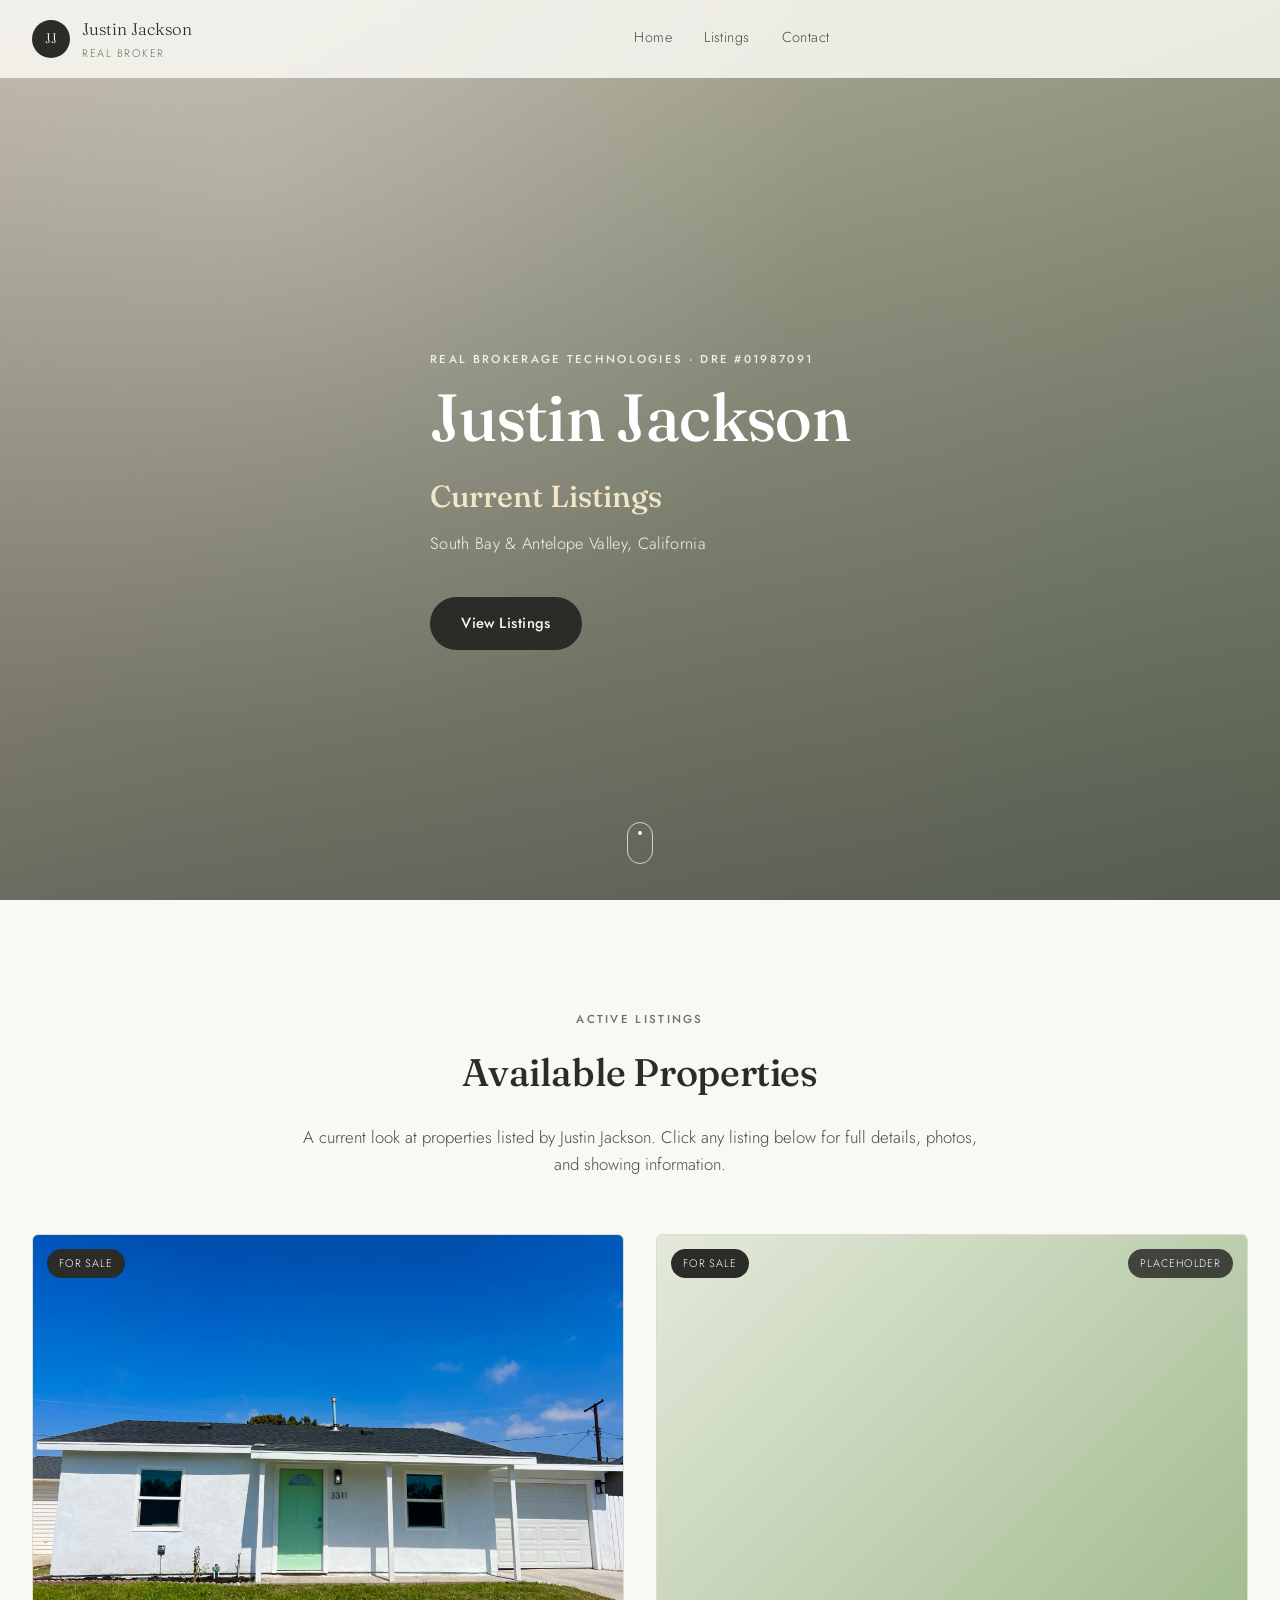
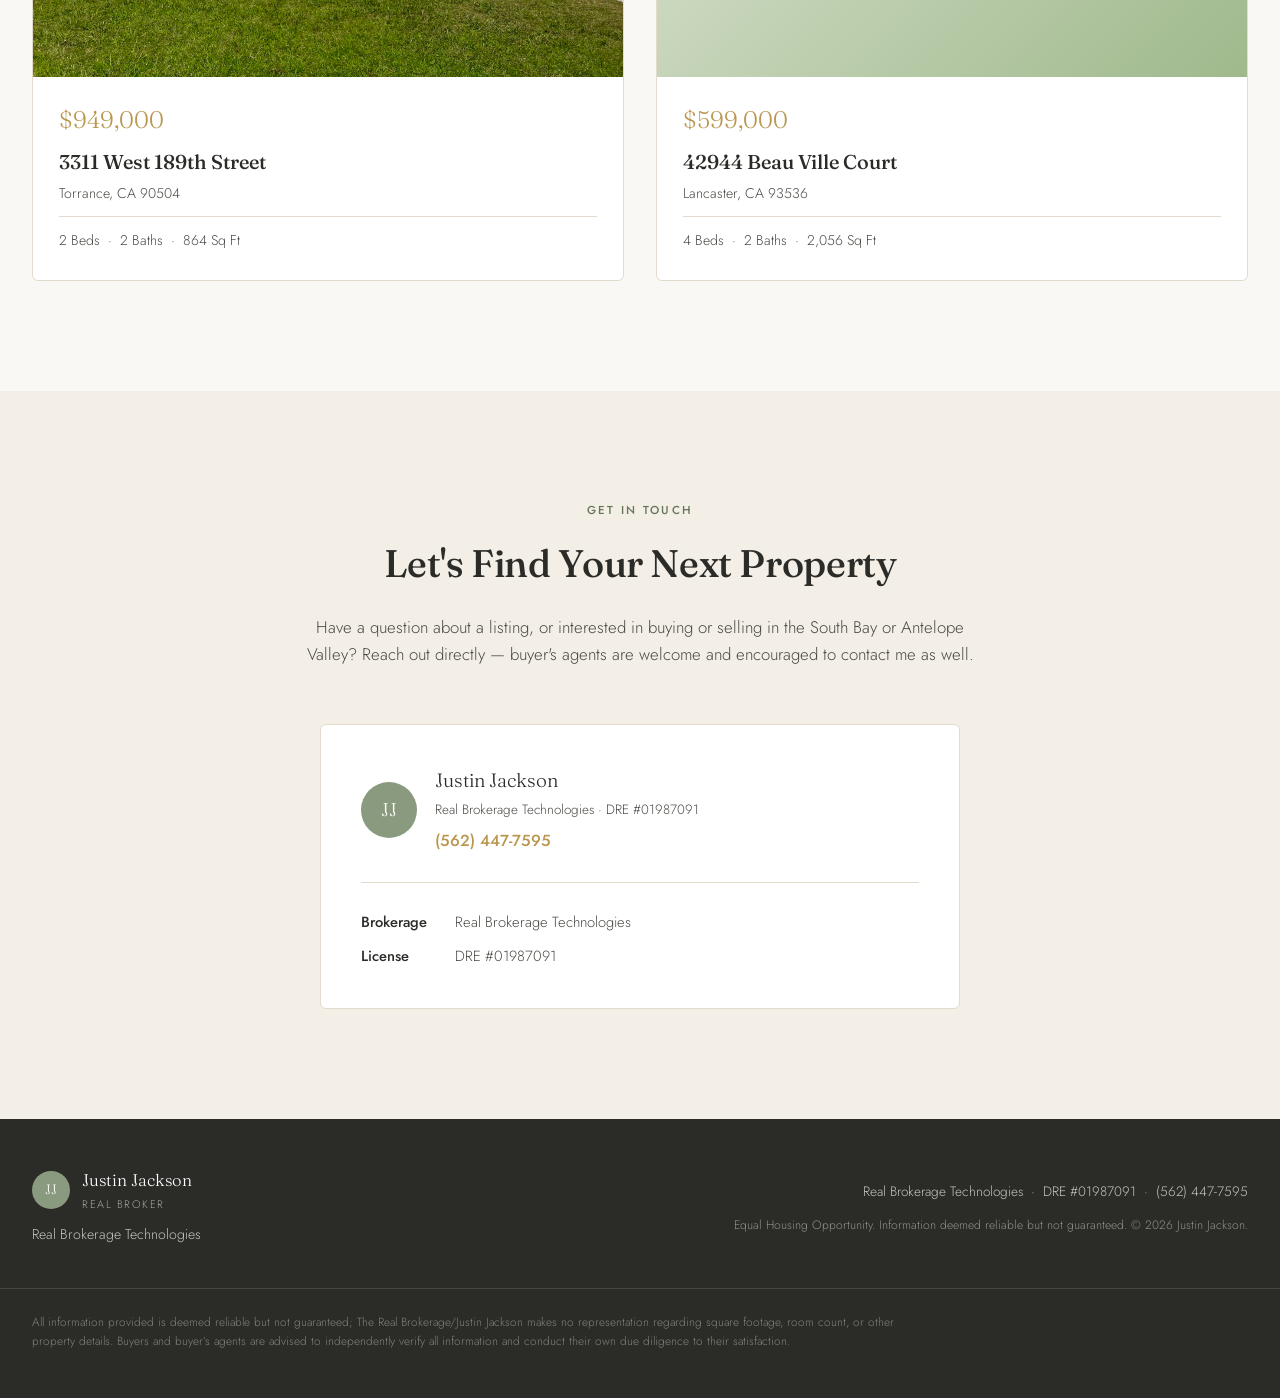
==== index.html @ e64fb698 "Initial commit: Justin Jackson multi-listing portfolio site Replaces the single-listing site model w" ====
<!DOCTYPE html>
<html lang="en">
<head>
<meta charset="UTF-8">
<meta name="viewport" content="width=device-width, initial-scale=1.0">
<title>Justin Jackson | Real Brokerage Technologies — Current Listings</title>
<meta name="description" content="Current real estate listings from Justin Jackson, Real Brokerage Technologies, DRE #01987091.">
<link rel="preconnect" href="https://fonts.googleapis.com">
<link rel="preconnect" href="https://fonts.gstatic.com" crossorigin>
<link href="https://fonts.googleapis.com/css2?family=Fraunces:ital,opsz,wght@0,9..144,300;0,9..144,400;0,9..144,500;0,9..144,600;1,9..144,400&family=Jost:wght@300;400;500;600&display=swap" rel="stylesheet">
<link rel="stylesheet" href="css/styles.css">
</head>
<body>

<header class="site-header" id="site-header">
  <div class="container header-inner">
    <a href="#top" class="brand">
      <span class="brand-mark">JJ</span>
      <span class="brand-text">Justin Jackson <em>Real Broker</em></span>
    </a>
    <nav class="main-nav" id="main-nav">
      <a href="#top">Home</a>
      <a href="#listings">Listings</a>
      <a href="#contact">Contact</a>
    </nav>
    <a href="#contact" class="btn btn-primary btn-nav">Get In Touch</a>
    <button class="nav-toggle" id="nav-toggle" aria-label="Toggle navigation" aria-expanded="false">
      <span></span><span></span><span></span>
    </button>
  </div>
</header>

<main>

  <section class="hero portfolio-hero" id="top">
    <div class="hero-media" aria-hidden="true">
      <div class="hero-placeholder-bg" style="--tile-a:#d9cfba; --tile-b:#8a9a7e;"></div>
    </div>
    <div class="hero-overlay"></div>
    <div class="container hero-content reveal">
      <p class="eyebrow">Real Brokerage Technologies &middot; DRE #01987091</p>
      <h1>Justin Jackson</h1>
      <p class="hero-price portfolio-tagline">Current Listings</p>
      <p class="hero-meta">South Bay &amp; Antelope Valley, California</p>
      <div class="hero-actions">
        <a href="#listings" class="btn btn-primary">View Listings</a>
      </div>
    </div>
    <a href="#listings" class="scroll-cue" aria-label="Scroll to listings">
      <span></span>
    </a>
  </section>

  <section class="section" id="listings">
    <div class="container">
      <p class="eyebrow center">Active Listings</p>
      <h2 class="section-title center">Available Properties</h2>
      <p class="section-lede reveal">
        A current look at properties listed by Justin Jackson. Click any listing below for full
        details, photos, and showing information.
      </p>

      <div class="listings-grid reveal">
        <a class="listing-card" href="listings/3311-w-189th-street/index.html">
          <div class="listing-card-media">
            <img src="listings/3311-w-189th-street/images/hero-exterior.jpg" alt="3311 West 189th Street, Torrance, CA" loading="lazy">
            <span class="listing-card-status">For Sale</span>
          </div>
          <div class="listing-card-body">
            <p class="listing-card-price">$949,000</p>
            <h3 class="listing-card-address">3311 West 189th Street</h3>
            <p class="listing-card-city">Torrance, CA 90504</p>
            <p class="listing-card-meta">2 Beds &nbsp;·&nbsp; 2 Baths &nbsp;·&nbsp; 864 Sq Ft</p>
          </div>
        </a>

        <a class="listing-card" href="listings/42944-beau-ville-ct/index.html">
          <div class="listing-card-media">
            <div class="listing-card-media-placeholder" style="--tile-a:#e3e9da; --tile-b:#9fb98c;">
              <span class="placeholder-badge">Placeholder</span>
            </div>
            <span class="listing-card-status">For Sale</span>
          </div>
          <div class="listing-card-body">
            <p class="listing-card-price">$599,000</p>
            <h3 class="listing-card-address">42944 Beau Ville Court</h3>
            <p class="listing-card-city">Lancaster, CA 93536</p>
            <p class="listing-card-meta">4 Beds &nbsp;·&nbsp; 2 Baths &nbsp;·&nbsp; 2,056 Sq Ft</p>
          </div>
        </a>
      </div>
    </div>
  </section>

  <section class="section section-alt" id="contact">
    <div class="container">
      <p class="eyebrow center">Get In Touch</p>
      <h2 class="section-title center">Let's Find Your Next Property</h2>
      <p class="section-lede reveal">
        Have a question about a listing, or interested in buying or selling in the South Bay or
        Antelope Valley? Reach out directly — buyer's agents are welcome and encouraged to
        contact me as well.
      </p>

      <div class="contact-card reveal">
        <div class="agent-card">
          <div class="agent-avatar" aria-hidden="true">JJ</div>
          <div>
            <div class="agent-name">Justin Jackson</div>
            <div class="agent-title">Real Brokerage Technologies · DRE #01987091</div>
            <a class="agent-phone" href="tel:+15624477595">(562) 447-7595</a>
          </div>
        </div>

        <ul class="contact-meta">
          <li><strong>Brokerage</strong> Real Brokerage Technologies</li>
          <li><strong>License</strong> DRE #01987091</li>
        </ul>
      </div>
    </div>
  </section>

</main>

<footer class="site-footer">
  <div class="container footer-inner">
    <div>
      <div class="brand footer-brand">
        <span class="brand-mark">JJ</span>
        <span class="brand-text">Justin Jackson <em>Real Broker</em></span>
      </div>
      <p class="footer-address">Real Brokerage Technologies</p>
    </div>
    <div class="footer-compliance">
      <p>Real Brokerage Technologies &nbsp;·&nbsp; DRE #01987091 &nbsp;·&nbsp; (562) 447-7595</p>
      <p class="footer-legal">Equal Housing Opportunity. Information deemed reliable but not guaranteed. &copy; <span id="year"></span> Justin Jackson.</p>
    </div>
  </div>
  <div class="footer-disclaimer">
    <div class="container">
      <p>All information provided is deemed reliable but not guaranteed; The Real Brokerage/Justin Jackson makes no representation regarding square footage, room count, or other property details. Buyers and buyer&rsquo;s agents are advised to independently verify all information and conduct their own due diligence to their satisfaction.</p>
    </div>
  </div>
</footer>

<script src="js/main.js"></script>
</body>
</html>
---- css/styles.css ----
/* ===========================================================
   3311 West 189th Street — Listing Landing Page
   Coastal / California palette: warm white, sand, sage, charcoal, soft gold
   =========================================================== */

:root {
  --color-bg: #faf8f4;
  --color-bg-alt: #f3efe6;
  --color-sand: #e8e1d4;
  --color-sand-dark: #d9cfba;
  --color-sage: #8a9a7e;
  --color-sage-dark: #66765b;
  --color-charcoal: #2b2b28;
  --color-charcoal-soft: #4a4944;
  --color-gold: #b9974f;
  --color-white: #ffffff;
  --color-border: #e2dbcb;

  --font-display: "Fraunces", Georgia, serif;
  --font-body: "Jost", -apple-system, BlinkMacSystemFont, "Segoe UI", sans-serif;

  --max-width: 1400px;
  --radius: 6px;
  --shadow-soft: 0 10px 40px rgba(43, 43, 40, 0.08);
  --shadow-med: 0 20px 60px rgba(43, 43, 40, 0.14);
  --transition: 0.35s cubic-bezier(0.22, 1, 0.36, 1);
}

* { box-sizing: border-box; }

html { scroll-behavior: smooth; }

body {
  margin: 0;
  font-family: var(--font-body);
  color: var(--color-charcoal);
  background: var(--color-bg);
  font-weight: 300;
  line-height: 1.6;
  -webkit-font-smoothing: antialiased;
}

img { max-width: 100%; display: block; }

a { color: inherit; text-decoration: none; }

.container {
  max-width: var(--max-width);
  margin: 0 auto;
  padding: 0 32px;
}

.eyebrow {
  font-family: var(--font-body);
  letter-spacing: 0.2em;
  text-transform: uppercase;
  font-size: 0.72rem;
  color: var(--color-sage-dark);
  font-weight: 500;
  margin: 0 0 14px;
}
.eyebrow.center { text-align: center; }

.section-title {
  font-family: var(--font-display);
  font-weight: 500;
  font-size: clamp(1.9rem, 3vw, 2.6rem);
  margin: 0 0 20px;
  color: var(--color-charcoal);
  letter-spacing: -0.01em;
}
.section-title.center { text-align: center; }

.section-lede {
  max-width: 680px;
  margin: 0 auto 56px;
  text-align: center;
  color: var(--color-charcoal-soft);
  font-size: 1.05rem;
}
.section-lede.left { margin: 0 0 32px; text-align: left; }

.property-description {
  max-width: 760px;
  margin: 0 auto 56px;
  color: var(--color-charcoal-soft);
  font-size: 1.05rem;
  line-height: 1.75;
}
.property-description p {
  margin: 0 0 22px;
}
.property-description p:last-child {
  margin-bottom: 0;
}

code {
  background: var(--color-sand);
  padding: 2px 6px;
  border-radius: 4px;
  font-size: 0.9em;
}

/* ---------- Buttons ---------- */

.btn {
  display: inline-flex;
  align-items: center;
  justify-content: center;
  gap: 8px;
  padding: 14px 30px;
  border-radius: 999px;
  font-family: var(--font-body);
  font-size: 0.92rem;
  font-weight: 500;
  letter-spacing: 0.03em;
  border: 1px solid transparent;
  cursor: pointer;
  transition: transform var(--transition), box-shadow var(--transition), background var(--transition), color var(--transition);
  white-space: nowrap;
}
.btn-primary {
  background: var(--color-charcoal);
  color: var(--color-bg);
}
.btn-primary:hover {
  background: var(--color-sage-dark);
  transform: translateY(-2px);
  box-shadow: var(--shadow-soft);
}
.btn-ghost {
  background: transparent;
  color: var(--color-charcoal);
  border-color: var(--color-charcoal);
}
.btn-ghost:hover {
  background: var(--color-charcoal);
  color: var(--color-bg);
  transform: translateY(-2px);
}
.btn-block { width: 100%; }
.btn-nav { display: none; }

/* ---------- Header ---------- */

.site-header {
  position: fixed;
  top: 0; left: 0; right: 0;
  z-index: 100;
  background: rgba(250, 248, 244, 0.85);
  backdrop-filter: blur(10px);
  -webkit-backdrop-filter: blur(10px);
  transition: box-shadow var(--transition), background var(--transition);
  /* Isolates the blurred fixed header on its own compositing layer — without
     this, Safari can fail to repaint the page below it during fast scroll
     (a known backdrop-filter + position:fixed bug), making content flash blank. */
  transform: translateZ(0);
  -webkit-transform: translateZ(0);
  will-change: transform;
}
.site-header.scrolled {
  box-shadow: 0 2px 20px rgba(43, 43, 40, 0.08);
}

.header-inner {
  display: flex;
  align-items: center;
  justify-content: space-between;
  padding-top: 16px;
  padding-bottom: 16px;
  gap: 24px;
}

.brand {
  display: flex;
  align-items: center;
  gap: 12px;
  font-family: var(--font-display);
}
.brand-mark {
  display: inline-flex;
  align-items: center;
  justify-content: center;
  width: 38px;
  height: 38px;
  border-radius: 50%;
  background: var(--color-charcoal);
  color: var(--color-bg);
  font-size: 0.85rem;
  letter-spacing: 0.02em;
  flex-shrink: 0;
}
.brand-text {
  font-size: 1.05rem;
  color: var(--color-charcoal);
}
.brand-text em {
  display: block;
  font-style: normal;
  font-family: var(--font-body);
  font-size: 0.68rem;
  letter-spacing: 0.14em;
  text-transform: uppercase;
  color: var(--color-sage-dark);
  margin-top: 2px;
}

.main-nav {
  display: flex;
  gap: 32px;
  margin: 0 auto;
}
.main-nav a {
  font-size: 0.9rem;
  letter-spacing: 0.03em;
  color: var(--color-charcoal-soft);
  position: relative;
  padding-bottom: 4px;
}
.main-nav a::after {
  content: "";
  position: absolute;
  left: 0; right: 0; bottom: 0;
  height: 1px;
  background: var(--color-gold);
  transform: scaleX(0);
  transform-origin: right;
  transition: transform var(--transition);
}
.main-nav a:hover { color: var(--color-charcoal); }
.main-nav a:hover::after { transform: scaleX(1); transform-origin: left; }

.all-listings-link {
  color: var(--color-gold) !important;
  font-weight: 500;
  padding-right: 20px;
  margin-right: 4px;
  border-right: 1px solid var(--color-border);
}
.all-listings-link::after { display: none; }
.all-listings-link:hover { color: var(--color-sage-dark) !important; }

.nav-toggle {
  display: none;
  flex-direction: column;
  justify-content: center;
  gap: 5px;
  width: 40px;
  height: 40px;
  background: none;
  border: none;
  cursor: pointer;
  padding: 0;
}
.nav-toggle span {
  display: block;
  height: 1.5px;
  width: 100%;
  background: var(--color-charcoal);
  transition: transform var(--transition), opacity var(--transition);
}
.nav-toggle[aria-expanded="true"] span:nth-child(1) { transform: translateY(6.5px) rotate(45deg); }
.nav-toggle[aria-expanded="true"] span:nth-child(2) { opacity: 0; }
.nav-toggle[aria-expanded="true"] span:nth-child(3) { transform: translateY(-6.5px) rotate(-45deg); }

/* ---------- Hero ---------- */

.hero {
  position: relative;
  min-height: 100vh;
  display: flex;
  align-items: center;
  overflow: hidden;
}

.hero-media {
  position: absolute;
  inset: 0;
  z-index: 0;
}
.hero-photo {
  width: 100%;
  height: 100%;
  object-fit: cover;
  object-position: center 35%;
}

/* Hero placeholder — used when no real hero photo exists yet */
.hero-placeholder-bg {
  position: relative;
  width: 100%;
  height: 100%;
  background:
    radial-gradient(circle at 20% 20%, rgba(255,255,255,0.35), transparent 45%),
    linear-gradient(135deg, var(--tile-a, #d9cfba) 0%, var(--tile-b, #9fb1a0) 100%);
}
/* Descendant selector — guarantees this wins over the later, equal-specificity
   .placeholder-badge rule regardless of source order (clears the fixed header
   and sits above the dark hero overlay so it stays legible). */
.hero-placeholder-bg .placeholder-badge {
  top: 96px;
  right: 32px;
  z-index: 2;
}

.hero-overlay {
  position: absolute;
  inset: 0;
  background: linear-gradient(180deg, rgba(43,43,40,0.15) 0%, rgba(43,43,40,0.55) 100%);
  z-index: 1;
}

.hero-content {
  position: relative;
  z-index: 2;
  color: var(--color-white);
  max-width: 760px;
  padding-top: 100px;
}
.hero .eyebrow { color: var(--color-white); opacity: 0.85; }
.hero h1 {
  font-family: var(--font-display);
  font-weight: 500;
  font-size: clamp(2.4rem, 5.2vw, 4.2rem);
  line-height: 1.08;
  margin: 0 0 18px;
  letter-spacing: -0.01em;
}
.hero-price {
  font-family: var(--font-display);
  font-size: clamp(1.6rem, 3vw, 2.2rem);
  color: #f2e6c9;
  margin: 0 0 10px;
  font-weight: 500;
}
.hero-meta {
  font-size: 1.02rem;
  opacity: 0.92;
  margin: 0 0 40px;
  letter-spacing: 0.02em;
}
.hero-actions {
  display: flex;
  gap: 18px;
  flex-wrap: wrap;
}
.hero .btn-ghost {
  color: var(--color-white);
  border-color: rgba(255,255,255,0.6);
}
.hero .btn-ghost:hover {
  background: var(--color-white);
  color: var(--color-charcoal);
}

.scroll-cue {
  position: absolute;
  bottom: 36px;
  left: 50%;
  transform: translateX(-50%);
  z-index: 2;
  width: 26px;
  height: 42px;
  border: 1.5px solid rgba(255,255,255,0.7);
  border-radius: 20px;
}
.scroll-cue span {
  position: absolute;
  top: 8px; left: 50%;
  width: 4px; height: 4px;
  margin-left: -2px;
  background: #fff;
  border-radius: 50%;
  animation: scrollcue 1.8s ease-in-out infinite;
}
@keyframes scrollcue {
  0% { opacity: 1; top: 8px; }
  70% { opacity: 0; top: 22px; }
  100% { opacity: 0; top: 22px; }
}

/* ---------- Sections ---------- */

.section {
  padding: 110px 0;
}
.section-alt {
  background: var(--color-bg-alt);
}

/* ---------- Stats / Features ---------- */

.stat-grid {
  display: grid;
  grid-template-columns: repeat(4, 1fr);
  gap: 24px;
}
.stat-card {
  background: var(--color-white);
  border: 1px solid var(--color-border);
  border-radius: var(--radius);
  padding: 36px 24px;
  text-align: center;
  transition: transform var(--transition), box-shadow var(--transition);
}
.stat-card:hover {
  transform: translateY(-4px);
  box-shadow: var(--shadow-soft);
}
.stat-icon {
  width: 44px;
  height: 44px;
  margin: 0 auto 18px;
  color: var(--color-gold);
}
.stat-icon svg { width: 100%; height: 100%; }
.stat-value {
  font-family: var(--font-display);
  font-size: 1.7rem;
  font-weight: 500;
  color: var(--color-charcoal);
}
.stat-label {
  font-size: 0.78rem;
  letter-spacing: 0.1em;
  text-transform: uppercase;
  color: var(--color-charcoal-soft);
  margin-top: 6px;
}

/* ---------- Upgrades ---------- */

.upgrades-grid {
  display: grid;
  grid-template-columns: repeat(auto-fit, minmax(220px, 1fr));
  gap: 40px 32px;
}

.upgrade-category h3 {
  font-family: var(--font-body);
  font-size: 0.78rem;
  letter-spacing: 0.12em;
  text-transform: uppercase;
  color: var(--color-gold);
  font-weight: 500;
  margin: 0 0 16px;
  padding-bottom: 12px;
  border-bottom: 1px solid var(--color-sand-dark);
}

.upgrade-list {
  list-style: none;
  margin: 0;
  padding: 0;
  display: flex;
  flex-direction: column;
  gap: 12px;
}

.upgrade-list li {
  display: flex;
  align-items: flex-start;
  gap: 10px;
  font-size: 0.95rem;
  color: var(--color-charcoal-soft);
  line-height: 1.45;
}

.upgrade-list li::before {
  content: '\2713';
  flex-shrink: 0;
  width: 18px;
  height: 18px;
  margin-top: 1px;
  border-radius: 50%;
  background: var(--color-sage);
  color: var(--color-white);
  font-size: 11px;
  line-height: 18px;
  text-align: center;
}

/* ---------- Gallery ---------- */

.gallery-grid {
  display: grid;
  grid-template-columns: repeat(4, 1fr);
  grid-auto-rows: 260px;
  gap: 18px;
}
.gallery-item {
  position: relative;
  border: none;
  border-radius: var(--radius);
  overflow: hidden;
  cursor: pointer;
  padding: 0;
  background: var(--color-sand);
  transition: transform var(--transition), box-shadow var(--transition);
}
.gallery-item img {
  width: 100%;
  height: 100%;
  object-fit: cover;
  display: block;
  transition: transform var(--transition);
}
.gallery-item:hover {
  transform: translateY(-4px);
  box-shadow: var(--shadow-med);
}
.gallery-item:hover img {
  transform: scale(1.04);
}
.gallery-caption {
  position: absolute;
  left: 0; right: 0; bottom: 0;
  padding: 14px 16px;
  font-size: 0.85rem;
  letter-spacing: 0.03em;
  color: var(--color-white);
  background: linear-gradient(0deg, rgba(0,0,0,0.55), transparent);
  text-align: left;
}

/* Placeholder gallery tiles — used when real photos aren't ready yet */
.gallery-item.is-placeholder {
  background: linear-gradient(135deg, var(--tile-a, #e8e1d4), var(--tile-b, #c9bfa3));
  display: flex;
  align-items: center;
  justify-content: center;
  color: rgba(43, 43, 40, 0.55);
}
.gallery-item.is-placeholder .gallery-icon {
  width: 56px;
  height: 56px;
}
.gallery-item.is-placeholder .gallery-caption {
  color: var(--color-charcoal);
  background: linear-gradient(0deg, rgba(255,255,255,0.55), transparent);
}
.placeholder-badge {
  position: absolute;
  top: 14px;
  right: 14px;
  background: rgba(43, 43, 40, 0.85);
  color: #fff;
  font-size: 0.68rem;
  letter-spacing: 0.08em;
  text-transform: uppercase;
  padding: 6px 12px;
  border-radius: 999px;
}

/* ---------- Virtual Tour ---------- */

.tour-embed {
  position: relative;
  width: 100%;
  max-width: 960px;
  margin: 0 auto 32px;
  aspect-ratio: 16 / 9;
  border-radius: var(--radius);
  overflow: hidden;
  box-shadow: var(--shadow-soft);
  border: 1px solid var(--color-border);
  background: var(--color-sand);
}
.tour-embed iframe {
  width: 100%;
  height: 100%;
  border: 0;
  display: block;
}

.tour-actions {
  text-align: center;
}

/* ---------- Contact ---------- */

.contact-card {
  max-width: 640px;
  margin: 0 auto;
  background: var(--color-white);
  border: 1px solid var(--color-border);
  border-radius: var(--radius);
  padding: 40px;
}

.agent-card {
  display: flex;
  align-items: center;
  gap: 18px;
  padding: 0 0 28px;
  border-bottom: 1px solid var(--color-border);
  margin-bottom: 28px;
}
.agent-avatar {
  width: 56px;
  height: 56px;
  border-radius: 50%;
  background: var(--color-sage);
  color: #fff;
  display: flex;
  align-items: center;
  justify-content: center;
  font-family: var(--font-display);
  font-size: 1.15rem;
  flex-shrink: 0;
}
.agent-name {
  font-family: var(--font-display);
  font-size: 1.2rem;
}
.agent-title {
  font-size: 0.84rem;
  color: var(--color-charcoal-soft);
  margin: 3px 0 8px;
}
.agent-phone {
  font-size: 1rem;
  color: var(--color-gold);
  font-weight: 500;
  border-bottom: 1px solid transparent;
}
.agent-phone:hover { border-color: var(--color-gold); }

.contact-meta {
  list-style: none;
  padding: 0;
  margin: 0;
  display: flex;
  flex-direction: column;
  gap: 10px;
  font-size: 0.92rem;
  color: var(--color-charcoal-soft);
}
.contact-meta strong {
  display: inline-block;
  min-width: 90px;
  color: var(--color-charcoal);
  font-weight: 500;
}

.comp-badge {
  display: flex;
  align-items: center;
  gap: 16px;
  margin-top: 28px;
  padding: 20px 22px;
  background: var(--color-bg-alt);
  border: 1px solid var(--color-sand-dark);
  border-radius: var(--radius);
}
.comp-badge svg {
  width: 32px;
  height: 32px;
  color: var(--color-gold);
  flex-shrink: 0;
}
.comp-badge-value {
  font-family: var(--font-display);
  font-size: 1.1rem;
  color: var(--color-charcoal);
}
.comp-badge-label {
  font-size: 0.76rem;
  letter-spacing: 0.08em;
  text-transform: uppercase;
  color: var(--color-sage-dark);
  margin-top: 3px;
}

/* ---------- Footer ---------- */

.site-footer {
  background: var(--color-charcoal);
  color: rgba(250, 248, 244, 0.75);
  padding: 48px 0;
}
.footer-inner {
  display: flex;
  justify-content: space-between;
  align-items: flex-start;
  flex-wrap: wrap;
  gap: 24px;
}
.footer-brand .brand-mark { background: var(--color-sage); }
.footer-brand .brand-text { color: #fff; }
.footer-brand .brand-text em { color: rgba(250,248,244,0.6); }
.footer-address {
  margin: 10px 0 0;
  font-size: 0.88rem;
}
.footer-compliance {
  text-align: right;
  font-size: 0.85rem;
}
.footer-legal {
  margin-top: 8px;
  font-size: 0.76rem;
  opacity: 0.65;
}

.footer-disclaimer {
  border-top: 1px solid rgba(250, 248, 244, 0.12);
  margin-top: 40px;
  padding-top: 24px;
}
.footer-disclaimer p {
  margin: 0;
  font-size: 0.74rem;
  line-height: 1.6;
  opacity: 0.55;
  max-width: 900px;
}

/* ---------- Lightbox ---------- */

.lightbox {
  position: fixed;
  inset: 0;
  z-index: 200;
  background: rgba(20, 20, 18, 0.92);
  display: flex;
  align-items: center;
  justify-content: center;
  padding: 40px;
  animation: fadein 0.25s ease;
}
.lightbox[hidden] { display: none; }
@keyframes fadein { from { opacity: 0; } to { opacity: 1; } }

.lightbox-content {
  max-width: 1100px;
  width: 100%;
}
.lightbox-placeholder {
  position: relative;
  display: flex;
  align-items: center;
  justify-content: center;
  border-radius: var(--radius);
  overflow: hidden;
  box-shadow: var(--shadow-med);
}
.lightbox-placeholder img {
  display: block;
  width: 100%;
  max-height: 80vh;
  object-fit: contain;
}
.lightbox-noimage {
  width: 100%;
  aspect-ratio: 4 / 3;
  max-height: 80vh;
  background: linear-gradient(135deg, #d9cfba, #9fb1a0);
  display: flex;
  align-items: center;
  justify-content: center;
  color: rgba(43, 43, 40, 0.65);
  font-family: var(--font-body);
  font-size: 1rem;
  letter-spacing: 0.08em;
  text-transform: uppercase;
}
.lightbox-caption {
  color: #fff;
  text-align: center;
  margin-top: 20px;
  font-size: 1rem;
  letter-spacing: 0.02em;
}
.lightbox-close {
  position: absolute;
  top: 24px;
  right: 32px;
  background: none;
  border: none;
  color: #fff;
  font-size: 2.2rem;
  line-height: 1;
  cursor: pointer;
}

/* ---------- Scroll reveal ---------- */

/* Hidden-until-revealed state only applies once JS confirms it can reveal
   them again (progressive enhancement — content stays visible if JS fails). */
html.js-reveal .reveal {
  opacity: 0;
  transform: translateY(24px);
  transition: opacity 0.8s ease, transform 0.8s ease;
}
html.js-reveal .reveal.is-visible {
  opacity: 1;
  transform: translateY(0);
}

/* ---------- Portfolio homepage ---------- */

.portfolio-tagline {
  font-size: clamp(1.4rem, 2.6vw, 1.9rem);
}

.listings-grid {
  display: grid;
  grid-template-columns: repeat(2, 1fr);
  gap: 32px;
}

.listing-card {
  display: block;
  background: var(--color-white);
  border: 1px solid var(--color-border);
  border-radius: var(--radius);
  overflow: hidden;
  transition: transform var(--transition), box-shadow var(--transition);
}
.listing-card:hover {
  transform: translateY(-4px);
  box-shadow: var(--shadow-med);
}

.listing-card-media {
  position: relative;
  aspect-ratio: 4 / 3;
  overflow: hidden;
}
.listing-card-media img {
  width: 100%;
  height: 100%;
  object-fit: cover;
  display: block;
  transition: transform var(--transition);
}
.listing-card:hover .listing-card-media img {
  transform: scale(1.04);
}
.listing-card-media-placeholder {
  width: 100%;
  height: 100%;
  background: linear-gradient(135deg, var(--tile-a, #e8e1d4), var(--tile-b, #c9bfa3));
}

.listing-card-status {
  position: absolute;
  top: 14px;
  left: 14px;
  background: var(--color-charcoal);
  color: var(--color-white);
  font-size: 0.68rem;
  letter-spacing: 0.08em;
  text-transform: uppercase;
  padding: 6px 12px;
  border-radius: 999px;
}

.listing-card-body {
  padding: 24px 26px 28px;
}
.listing-card-price {
  font-family: var(--font-display);
  font-size: 1.5rem;
  color: var(--color-gold);
  margin: 0 0 6px;
}
.listing-card-address {
  font-family: var(--font-display);
  font-weight: 500;
  font-size: 1.25rem;
  margin: 0 0 4px;
  color: var(--color-charcoal);
}
.listing-card-city {
  font-size: 0.88rem;
  color: var(--color-charcoal-soft);
  margin: 0 0 12px;
}
.listing-card-meta {
  font-size: 0.88rem;
  color: var(--color-charcoal-soft);
  margin: 0;
  padding-top: 12px;
  border-top: 1px solid var(--color-border);
}

@media (max-width: 760px) {
  .listings-grid { grid-template-columns: 1fr; }
}

/* ---------- Responsive ---------- */

@media (max-width: 960px) {
  .stat-grid { grid-template-columns: repeat(2, 1fr); }
  .gallery-grid { grid-template-columns: repeat(2, 1fr); }
}

@media (max-width: 760px) {
  .main-nav { display: none; }
  .btn-nav { display: none; }
  .nav-toggle { display: flex; }
  .header-inner { padding-top: 14px; padding-bottom: 14px; }
  .site-header.nav-open .main-nav {
    display: flex;
    position: absolute;
    top: 100%;
    left: 0; right: 0;
    flex-direction: column;
    background: var(--color-bg);
    padding: 20px 32px 28px;
    gap: 18px;
    box-shadow: var(--shadow-soft);
  }
  .section { padding: 72px 0; }
  .section-lede { margin-bottom: 40px; }
  .stat-grid { grid-template-columns: repeat(2, 1fr); }
  .contact-card { padding: 28px; }
  .comp-badge { flex-direction: column; align-items: flex-start; text-align: left; }
  .footer-inner { flex-direction: column; }
  .footer-compliance { text-align: left; }
}

@media (max-width: 480px) {
  .container { padding: 0 20px; }
  .stat-grid { grid-template-columns: 1fr 1fr; }
  .hero-content { padding-top: 130px; }
}
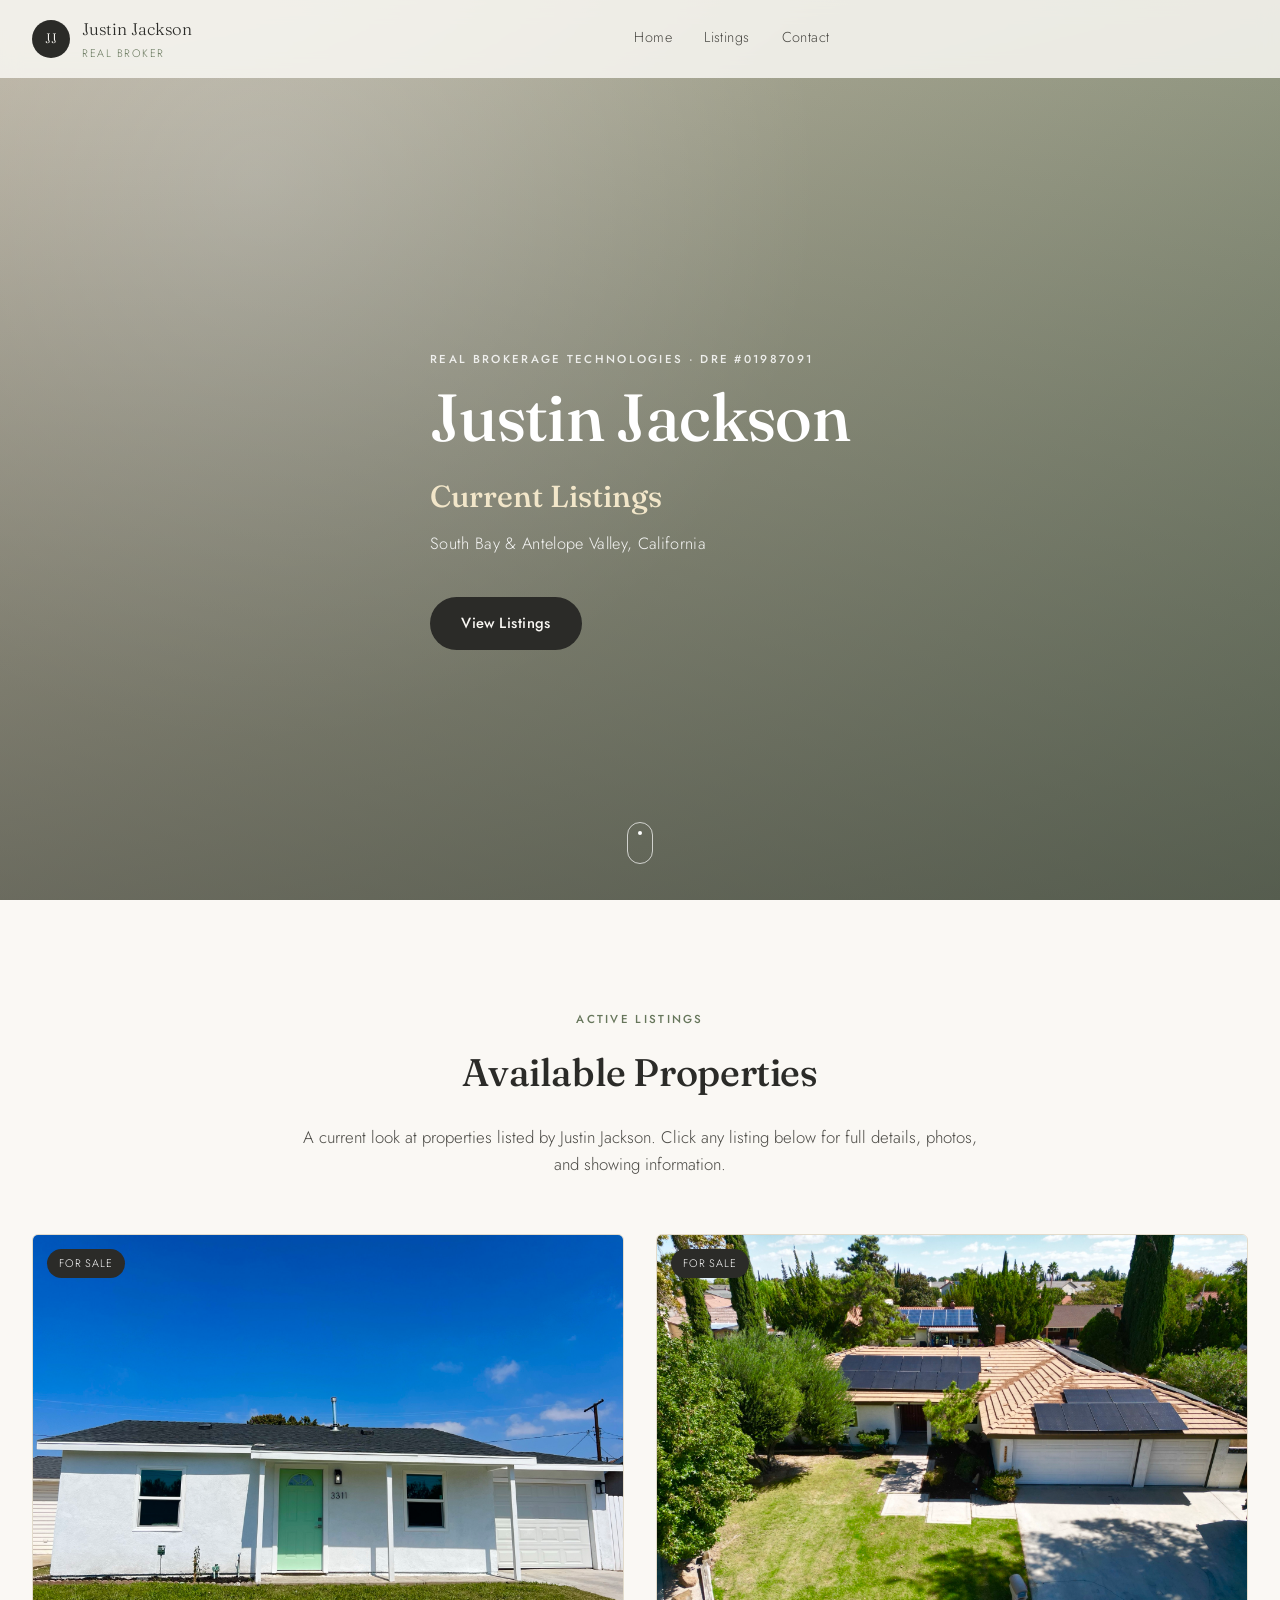
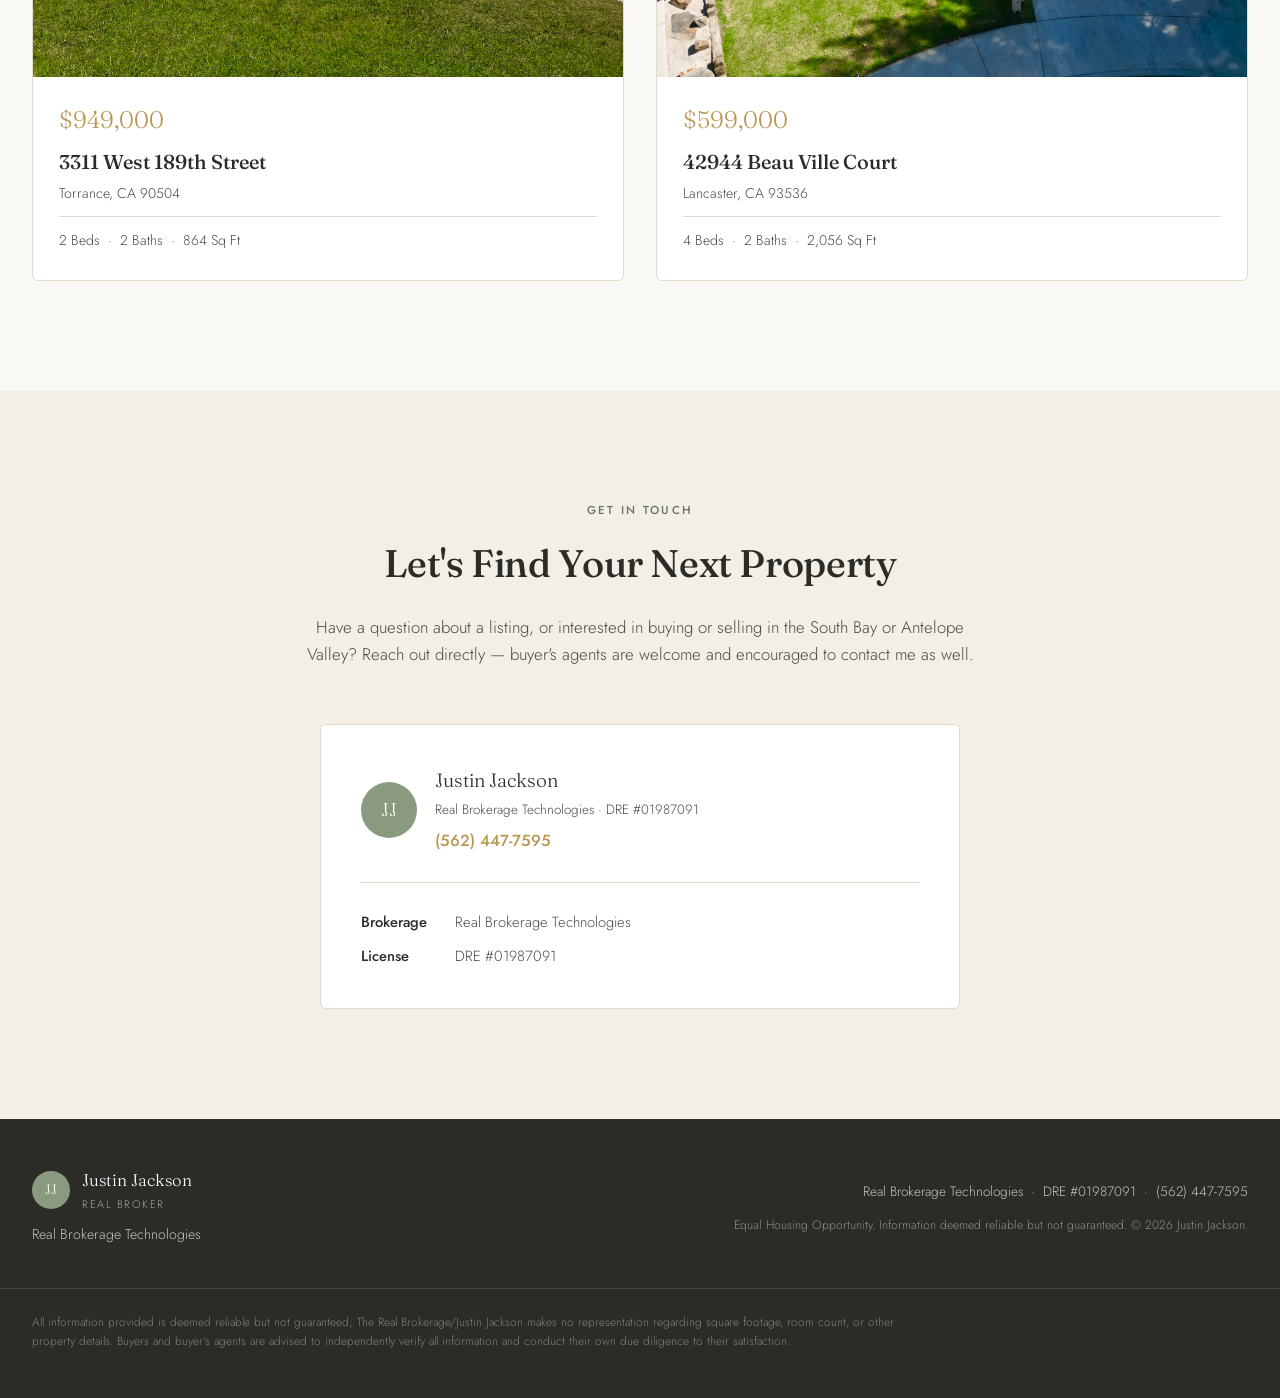
==== commit 06a32fd4: "42944 Beau Ville Ct: add real photos, going live - Add 9 real photos (hero + 8 gallery tiles) source" ====
--- a/index.html
+++ b/index.html
@@ -76,9 +76,7 @@
 
         <a class="listing-card" href="listings/42944-beau-ville-ct/index.html">
           <div class="listing-card-media">
-            <div class="listing-card-media-placeholder" style="--tile-a:#e3e9da; --tile-b:#9fb98c;">
-              <span class="placeholder-badge">Placeholder</span>
-            </div>
+            <img src="listings/42944-beau-ville-ct/images/hero-exterior.jpg" alt="42944 Beau Ville Court, Lancaster, CA" loading="lazy">
             <span class="listing-card-status">For Sale</span>
           </div>
           <div class="listing-card-body">
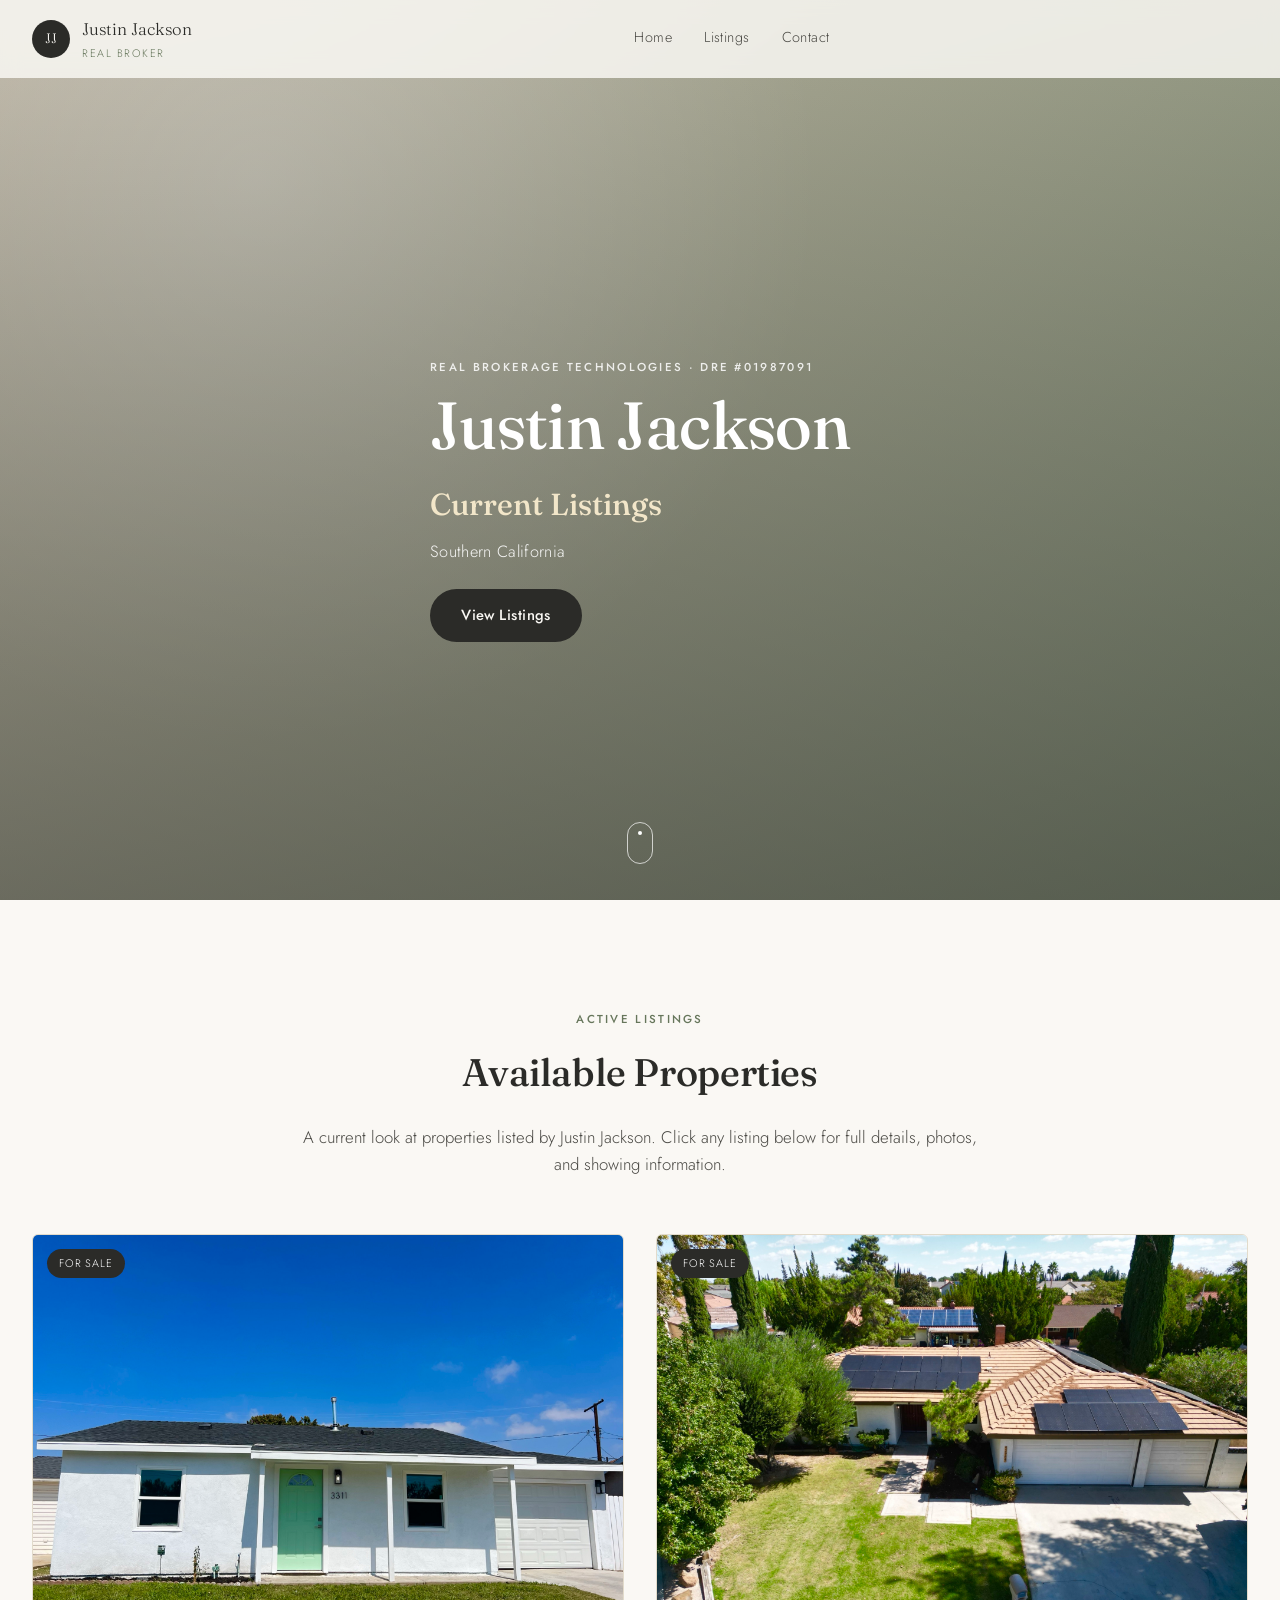
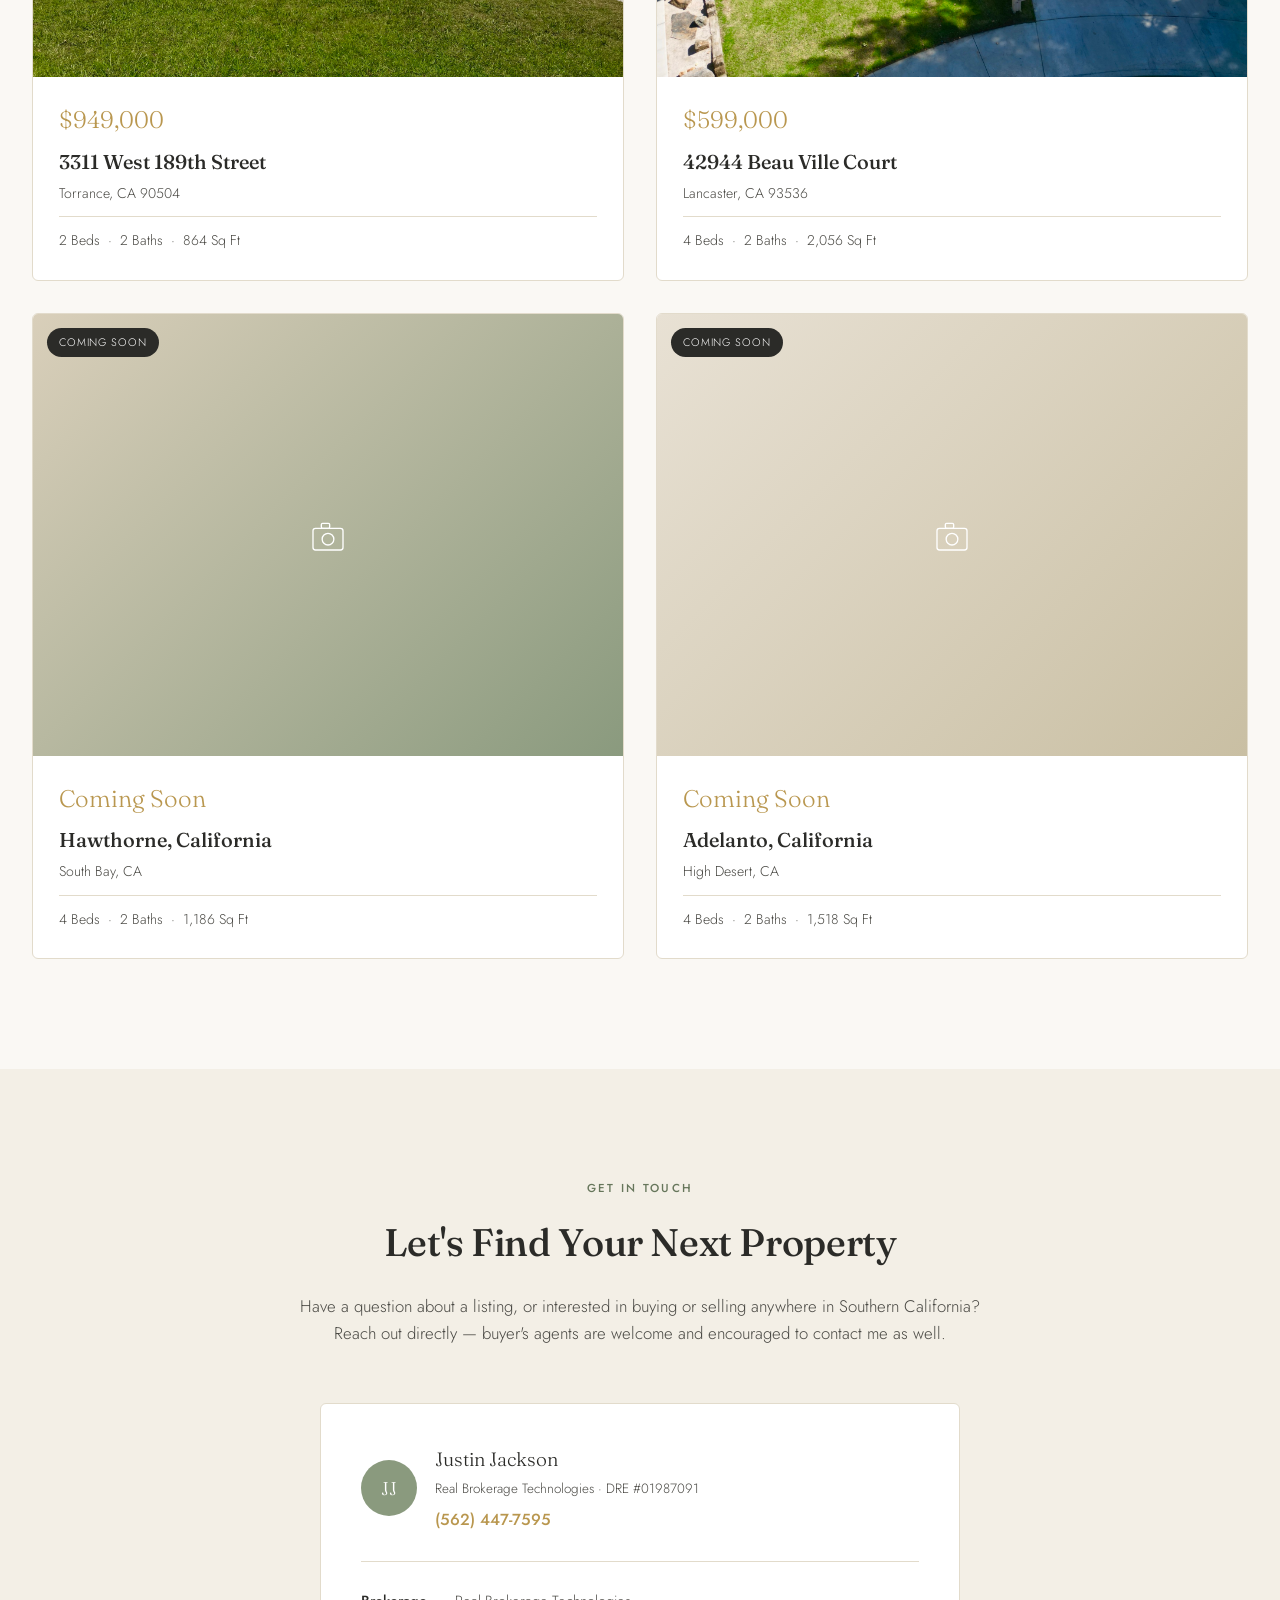
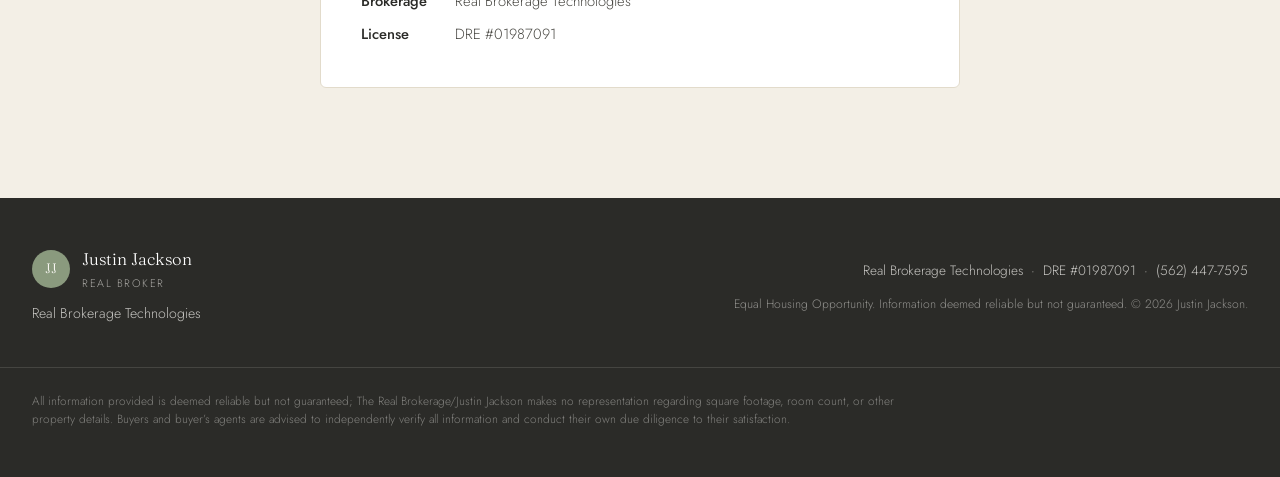
==== commit afa19da3: "Broaden service area copy, add two Coming Soon listings - Homepage tagline/contact copy changed from" ====
--- a/index.html
+++ b/index.html
@@ -41,7 +41,7 @@
       <p class="eyebrow">Real Brokerage Technologies &middot; DRE #01987091</p>
       <h1>Justin Jackson</h1>
       <p class="hero-price portfolio-tagline">Current Listings</p>
-      <p class="hero-meta">South Bay &amp; Antelope Valley, California</p>
+      <p class="hero-meta">Southern California</p>
       <div class="hero-actions">
         <a href="#listings" class="btn btn-primary">View Listings</a>
       </div>
@@ -86,6 +86,36 @@
             <p class="listing-card-meta">4 Beds &nbsp;·&nbsp; 2 Baths &nbsp;·&nbsp; 2,056 Sq Ft</p>
           </div>
         </a>
+
+        <a class="listing-card" href="listings/hawthorne-coming-soon/index.html">
+          <div class="listing-card-media">
+            <div class="listing-card-media-placeholder" style="--tile-a:#d9cfba; --tile-b:#8a9a7e;">
+              <svg class="coming-soon-icon" viewBox="0 0 48 48" fill="none" aria-hidden="true"><rect x="6" y="16" width="36" height="26" rx="3" stroke="currentColor" stroke-width="1.6"/><circle cx="24" cy="29" r="7" stroke="currentColor" stroke-width="1.6"/><rect x="16" y="10" width="10" height="6" rx="1.5" stroke="currentColor" stroke-width="1.6"/></svg>
+            </div>
+            <span class="listing-card-status">Coming Soon</span>
+          </div>
+          <div class="listing-card-body">
+            <p class="listing-card-price">Coming Soon</p>
+            <h3 class="listing-card-address">Hawthorne, California</h3>
+            <p class="listing-card-city">South Bay, CA</p>
+            <p class="listing-card-meta">4 Beds &nbsp;·&nbsp; 2 Baths &nbsp;·&nbsp; 1,186 Sq Ft</p>
+          </div>
+        </a>
+
+        <a class="listing-card" href="listings/adelanto-coming-soon/index.html">
+          <div class="listing-card-media">
+            <div class="listing-card-media-placeholder" style="--tile-a:#e8e1d4; --tile-b:#c9bfa3;">
+              <svg class="coming-soon-icon" viewBox="0 0 48 48" fill="none" aria-hidden="true"><rect x="6" y="16" width="36" height="26" rx="3" stroke="currentColor" stroke-width="1.6"/><circle cx="24" cy="29" r="7" stroke="currentColor" stroke-width="1.6"/><rect x="16" y="10" width="10" height="6" rx="1.5" stroke="currentColor" stroke-width="1.6"/></svg>
+            </div>
+            <span class="listing-card-status">Coming Soon</span>
+          </div>
+          <div class="listing-card-body">
+            <p class="listing-card-price">Coming Soon</p>
+            <h3 class="listing-card-address">Adelanto, California</h3>
+            <p class="listing-card-city">High Desert, CA</p>
+            <p class="listing-card-meta">4 Beds &nbsp;·&nbsp; 2 Baths &nbsp;·&nbsp; 1,518 Sq Ft</p>
+          </div>
+        </a>
       </div>
     </div>
   </section>
@@ -95,8 +125,8 @@
       <p class="eyebrow center">Get In Touch</p>
       <h2 class="section-title center">Let's Find Your Next Property</h2>
       <p class="section-lede reveal">
-        Have a question about a listing, or interested in buying or selling in the South Bay or
-        Antelope Valley? Reach out directly — buyer's agents are welcome and encouraged to
+        Have a question about a listing, or interested in buying or selling anywhere in
+        Southern California? Reach out directly — buyer's agents are welcome and encouraged to
         contact me as well.
       </p>
 
--- a/css/styles.css
+++ b/css/styles.css
@@ -336,8 +336,27 @@
 .hero-meta {
   font-size: 1.02rem;
   opacity: 0.92;
-  margin: 0 0 40px;
+  margin: 0 0 24px;
   letter-spacing: 0.02em;
+}
+.hero-comp-badge {
+  display: inline-flex;
+  align-items: center;
+  gap: 10px;
+  background: var(--color-gold);
+  color: var(--color-charcoal);
+  font-weight: 500;
+  font-size: 0.95rem;
+  letter-spacing: 0.02em;
+  padding: 11px 22px;
+  border-radius: 999px;
+  margin: 0 0 32px;
+  box-shadow: 0 8px 24px rgba(0, 0, 0, 0.25);
+}
+.hero-comp-badge svg {
+  width: 18px;
+  height: 18px;
+  flex-shrink: 0;
 }
 .hero-actions {
   display: flex;
@@ -552,6 +571,43 @@
   border-radius: 999px;
 }
 
+/* Coming-soon gallery panel — used instead of a full placeholder grid when
+   a listing has no address/photos/specifics confirmed yet */
+.coming-soon-panel {
+  display: flex;
+  flex-direction: column;
+  align-items: center;
+  justify-content: center;
+  gap: 18px;
+  max-width: 760px;
+  margin: 0 auto;
+  padding: 72px 32px;
+  border-radius: var(--radius);
+  background: linear-gradient(135deg, var(--color-sand), var(--color-sage));
+  text-align: center;
+}
+.coming-soon-icon {
+  width: 56px;
+  height: 56px;
+  color: var(--color-white);
+  animation: coming-soon-pulse 2.4s ease-in-out infinite;
+}
+@keyframes coming-soon-pulse {
+  0%, 100% { opacity: 0.55; transform: scale(1); }
+  50% { opacity: 1; transform: scale(1.08); }
+}
+.coming-soon-text {
+  font-family: var(--font-display);
+  font-size: 1.3rem;
+  color: var(--color-white);
+  margin: 0;
+}
+.coming-soon-subtext {
+  font-size: 0.88rem;
+  color: rgba(255, 255, 255, 0.85);
+  margin: 0;
+}
+
 /* ---------- Virtual Tour ---------- */
 
 .tour-embed {
@@ -842,6 +898,14 @@
   width: 100%;
   height: 100%;
   background: linear-gradient(135deg, var(--tile-a, #e8e1d4), var(--tile-b, #c9bfa3));
+  display: flex;
+  align-items: center;
+  justify-content: center;
+}
+.listing-card-media-placeholder .coming-soon-icon {
+  width: 40px;
+  height: 40px;
+  color: var(--color-white);
 }
 
 .listing-card-status {
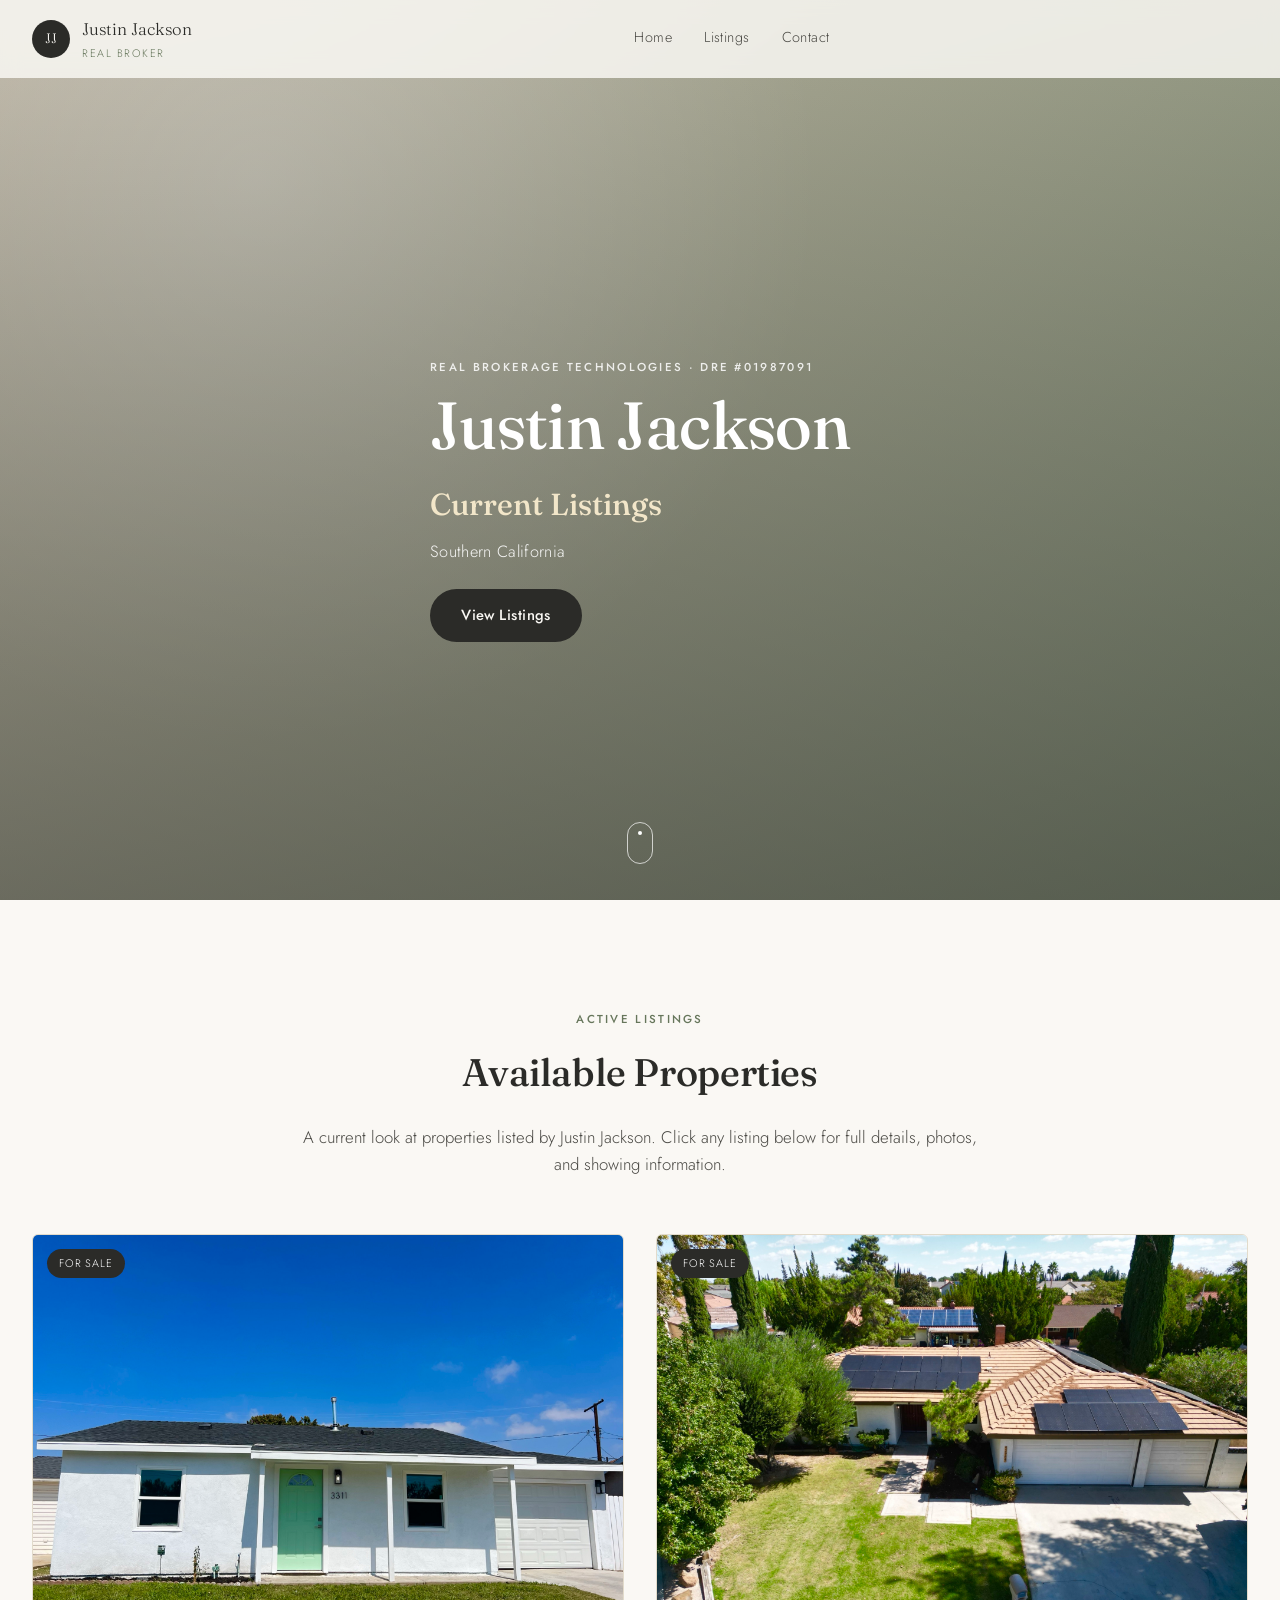
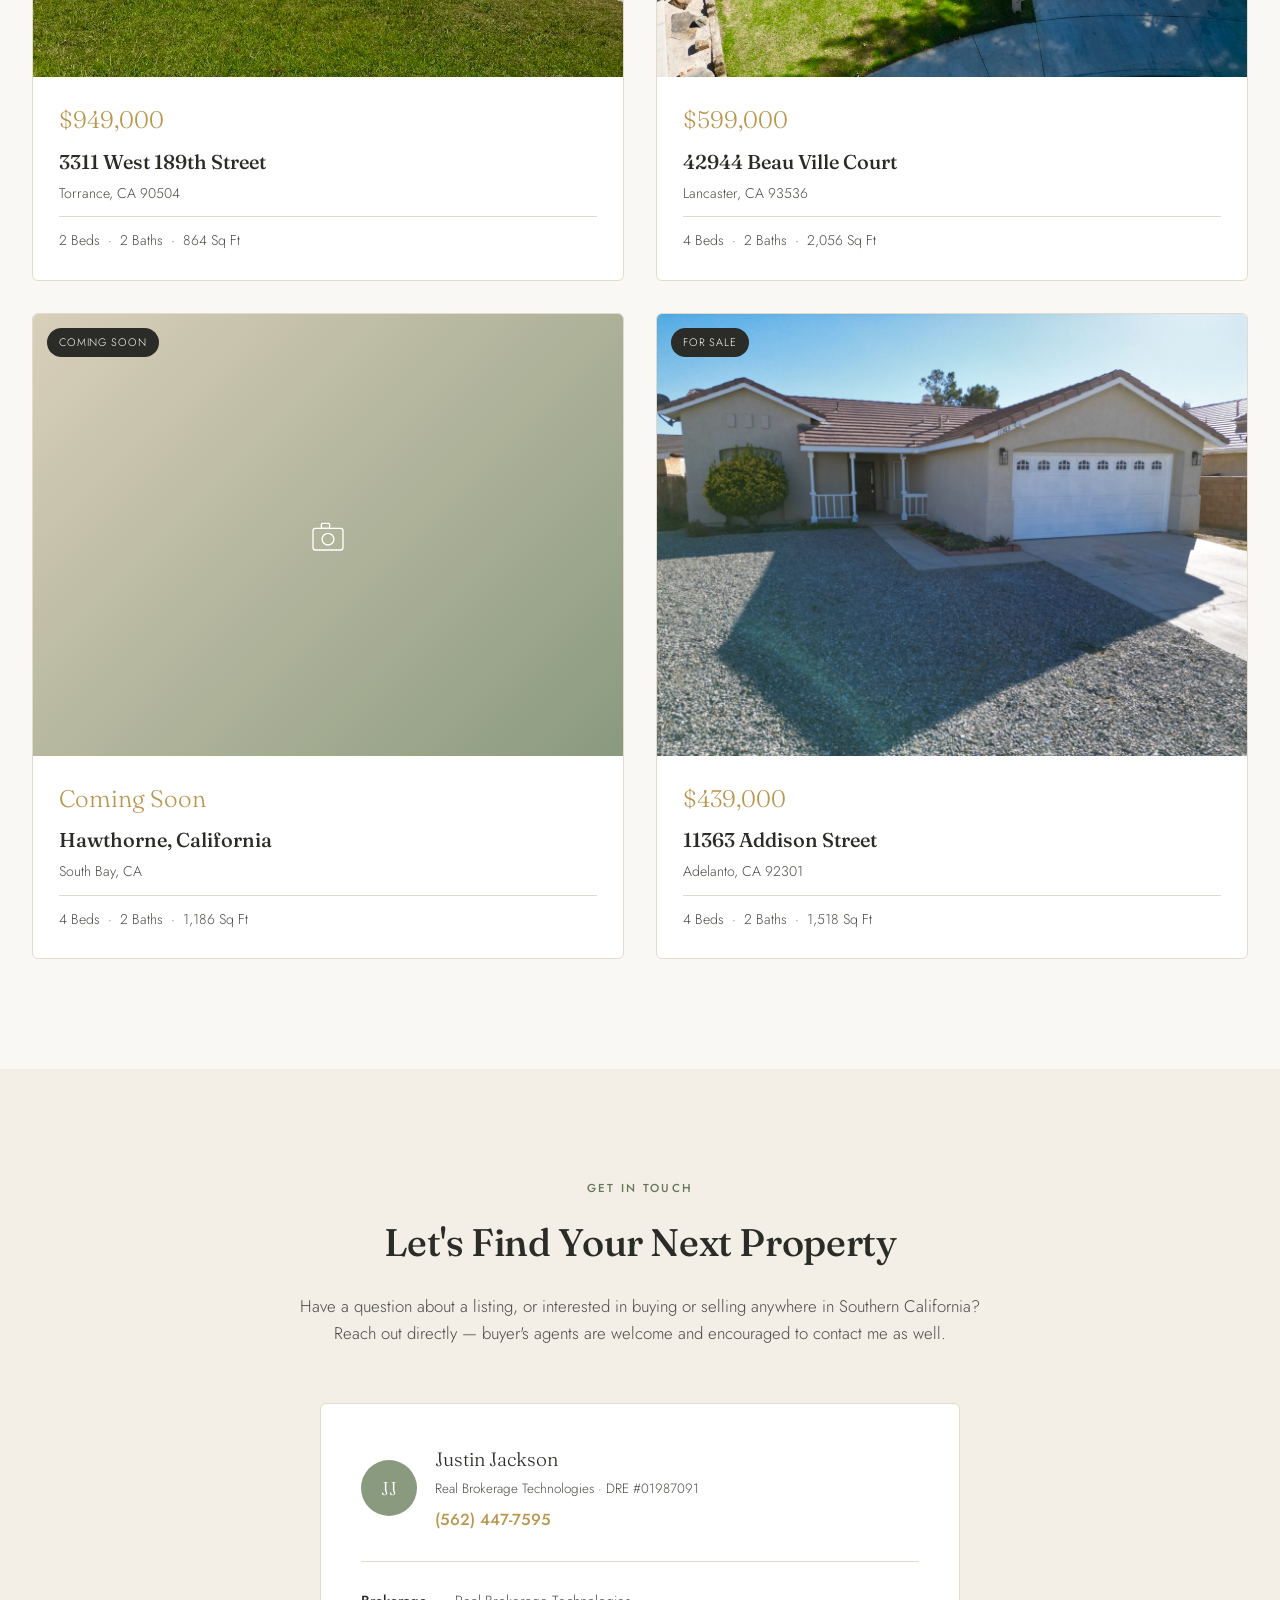
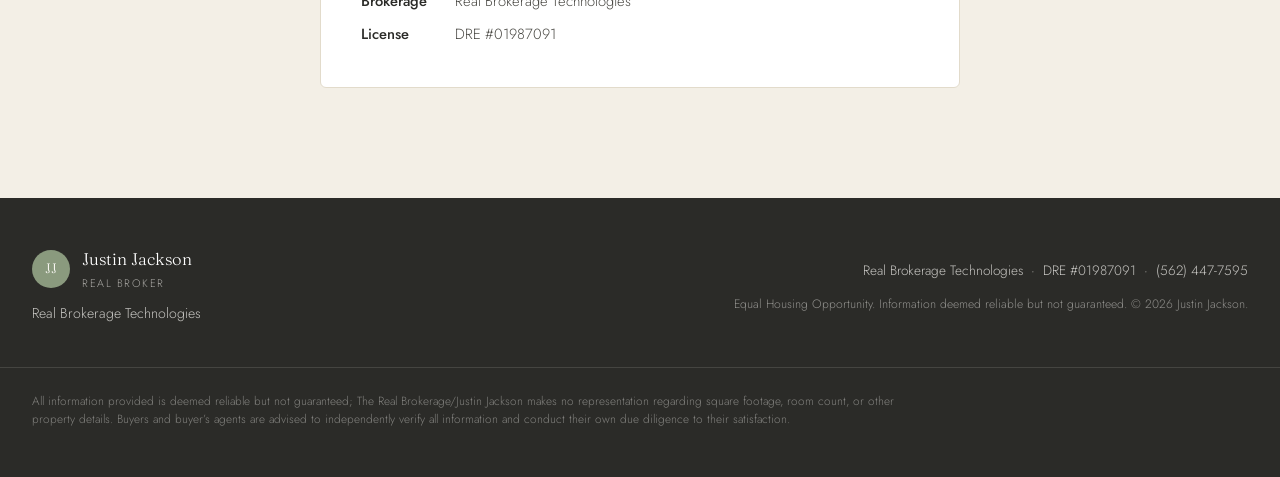
==== commit 75447f6a: "Add listing: 11363 Addison St, Adelanto (replaces Adelanto Coming Soon) Co-Authored-By: Claude Opus " ====
--- a/index.html
+++ b/index.html
@@ -102,17 +102,15 @@
           </div>
         </a>
 
-        <a class="listing-card" href="listings/adelanto-coming-soon/index.html">
+        <a class="listing-card" href="listings/11363-addison-st/index.html">
           <div class="listing-card-media">
-            <div class="listing-card-media-placeholder" style="--tile-a:#e8e1d4; --tile-b:#c9bfa3;">
-              <svg class="coming-soon-icon" viewBox="0 0 48 48" fill="none" aria-hidden="true"><rect x="6" y="16" width="36" height="26" rx="3" stroke="currentColor" stroke-width="1.6"/><circle cx="24" cy="29" r="7" stroke="currentColor" stroke-width="1.6"/><rect x="16" y="10" width="10" height="6" rx="1.5" stroke="currentColor" stroke-width="1.6"/></svg>
-            </div>
-            <span class="listing-card-status">Coming Soon</span>
+            <img src="listings/11363-addison-st/images/hero-exterior.jpg" alt="11363 Addison Street, Adelanto, CA" loading="lazy">
+            <span class="listing-card-status">For Sale</span>
           </div>
           <div class="listing-card-body">
-            <p class="listing-card-price">Coming Soon</p>
-            <h3 class="listing-card-address">Adelanto, California</h3>
-            <p class="listing-card-city">High Desert, CA</p>
+            <p class="listing-card-price">$439,000</p>
+            <h3 class="listing-card-address">11363 Addison Street</h3>
+            <p class="listing-card-city">Adelanto, CA 92301</p>
             <p class="listing-card-meta">4 Beds &nbsp;·&nbsp; 2 Baths &nbsp;·&nbsp; 1,518 Sq Ft</p>
           </div>
         </a>
